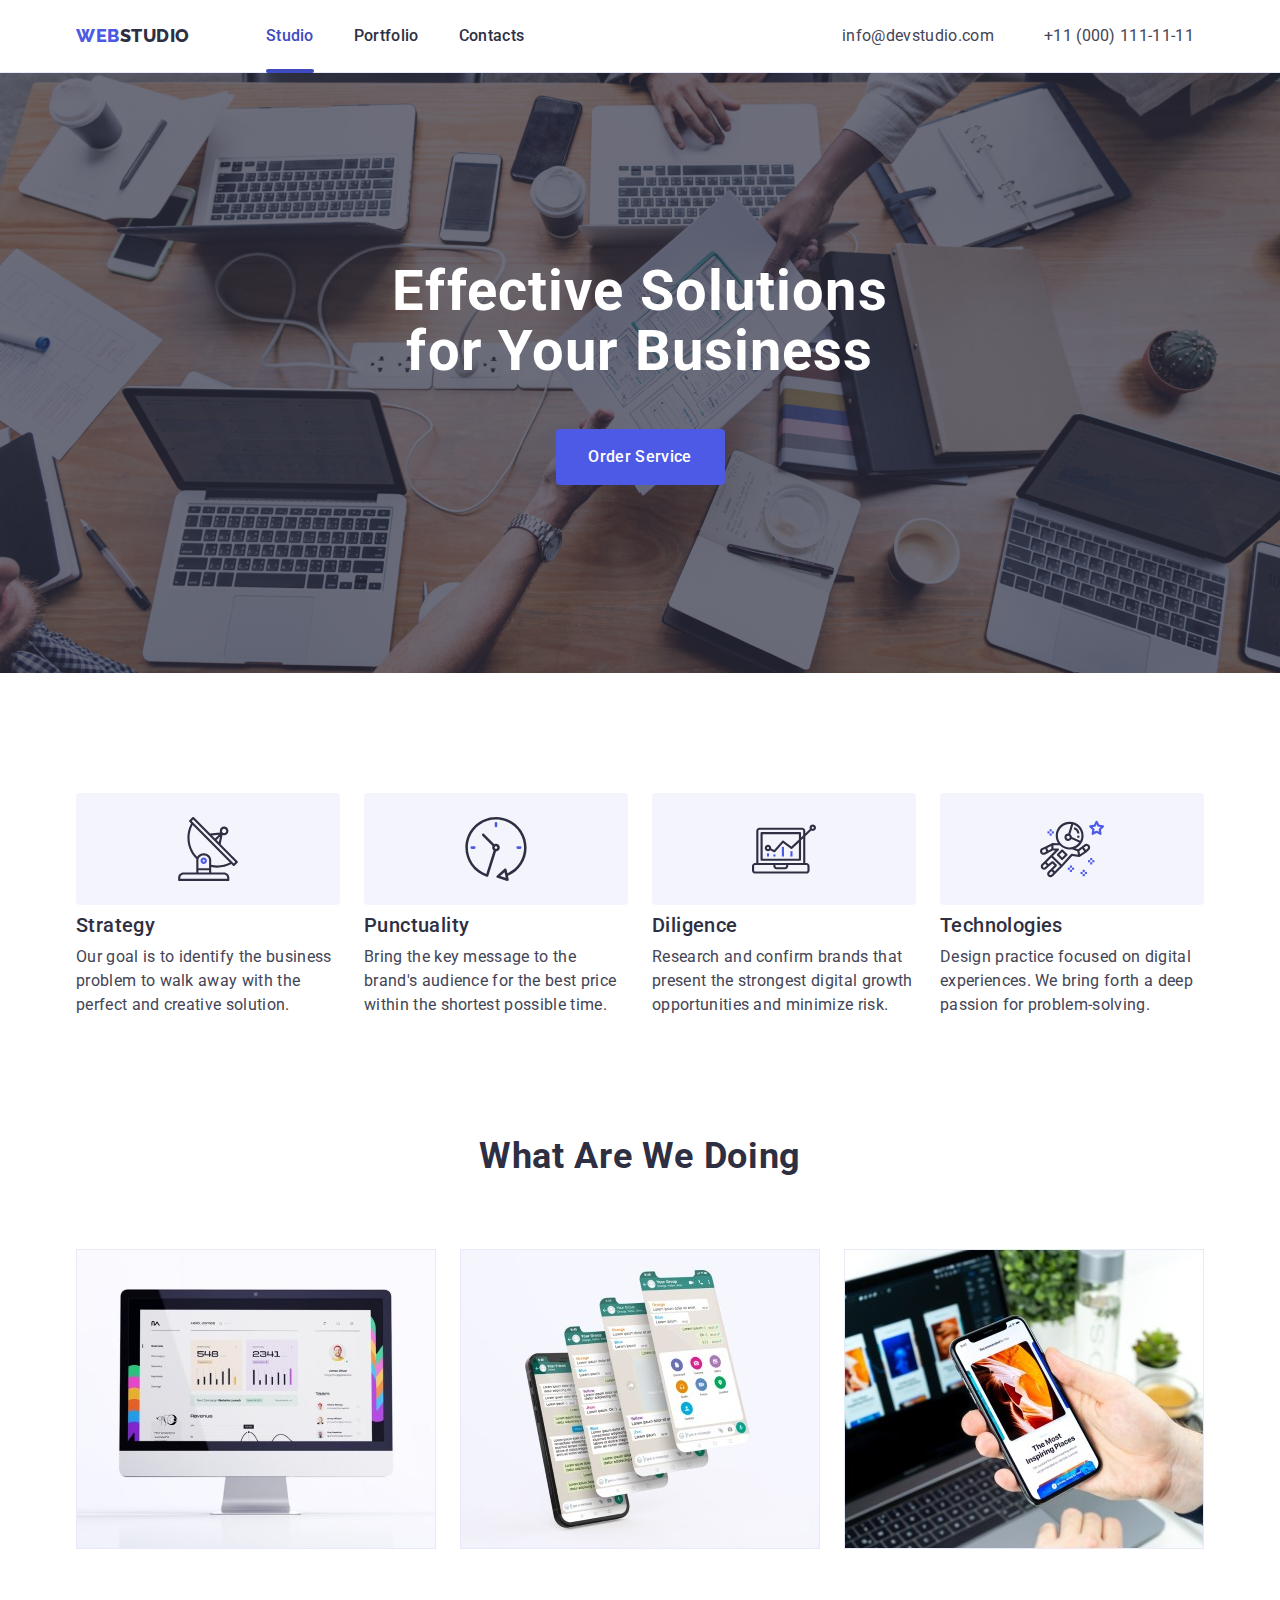
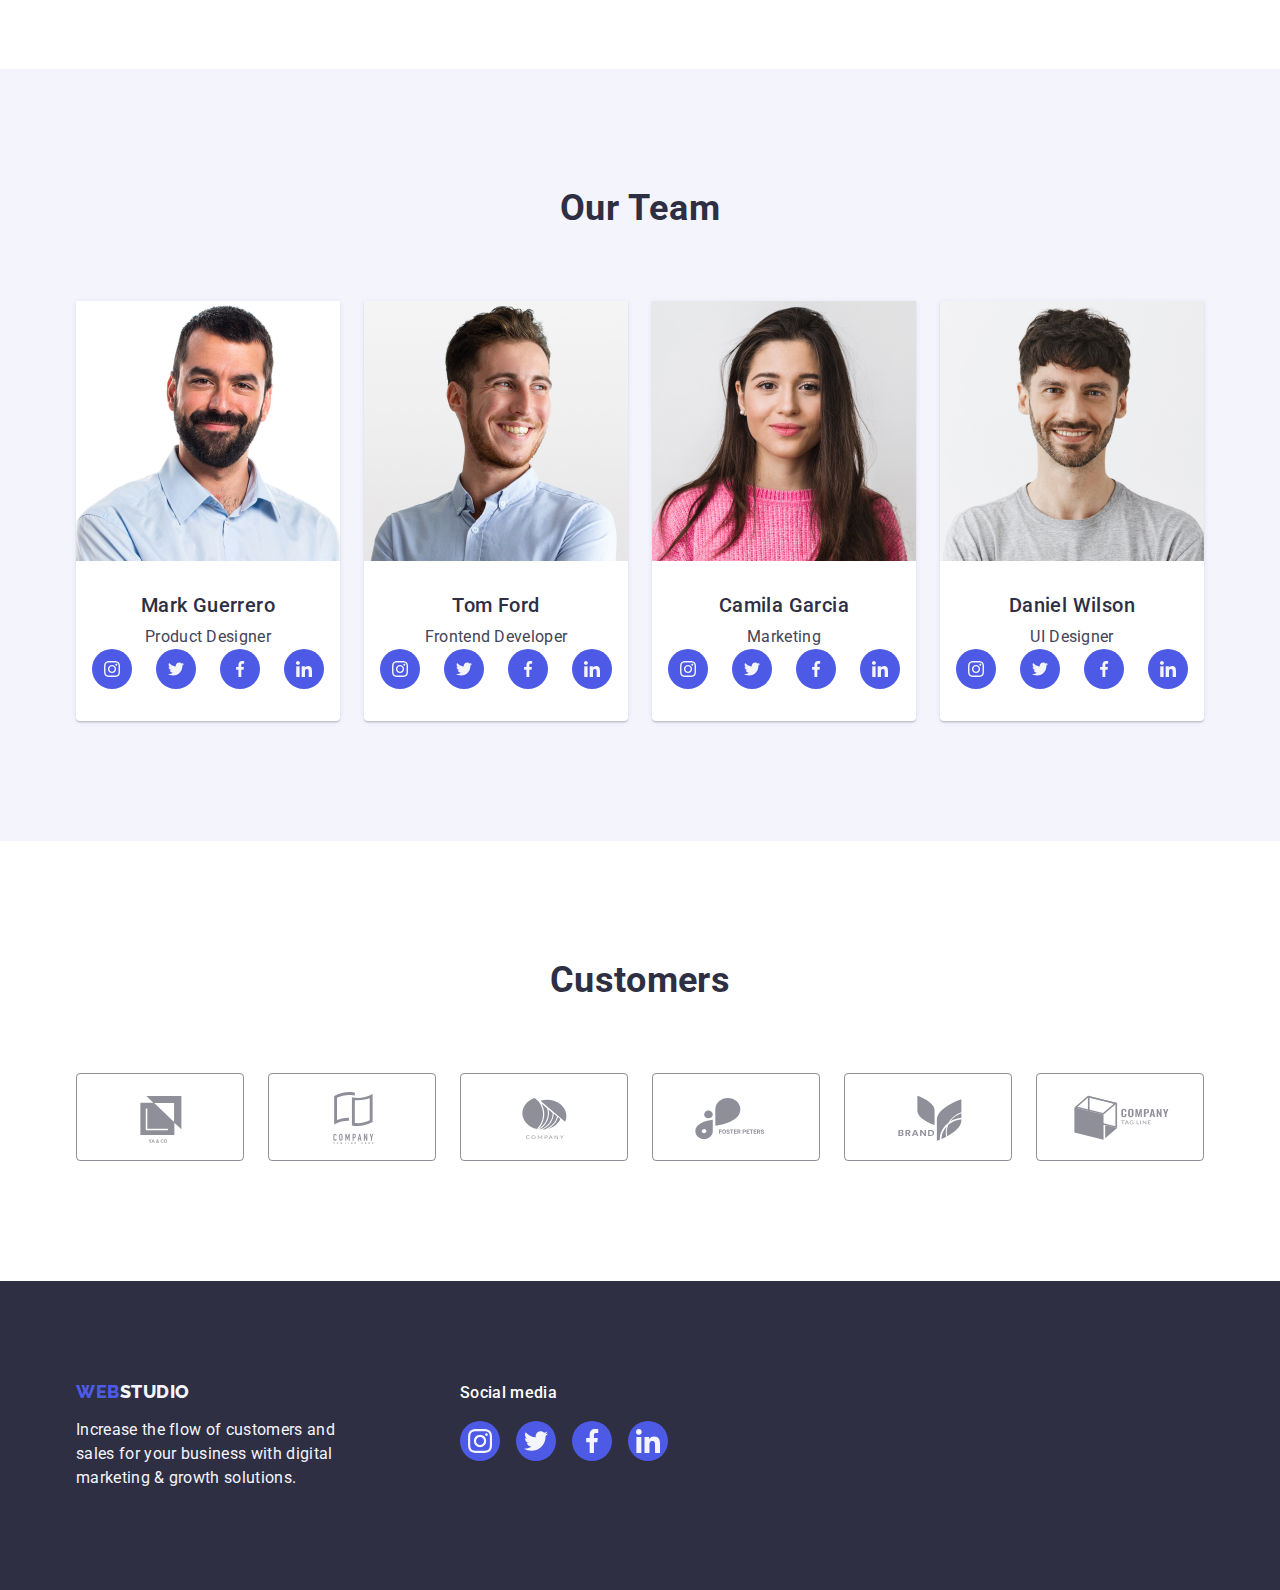
==== index.html @ c79df3f8 "Initial commit" ====
<!DOCTYPE html>
<html lang="en">

<head>
    <meta charset="UTF-8">
    <meta name="viewport" content="width=device-width, initial-scale=1.0">
    <meta name="description" content="Effective Solutions for Your Business" />
    <title>WebStudio</title>
    <link rel="preconnect" href="https://fonts.googleapis.com">
    <link rel="preconnect" href="https://fonts.gstatic.com" crossorigin>
    <link
        href="https://fonts.googleapis.com/css2?family=Raleway:wght@800&family=Roboto:wght@400;500;700;900&display=swap"
        rel="stylesheet">
    <link href="https://cdn.jsdelivr.net/npm/modern-normalize@2.0.0/modern-normalize.min.css" rel="stylesheet">
    <link rel="stylesheet" href="./css/styles.css" />
</head>


<body class="page">
    <!-- Header section -->
    <header class="header" id="header">
        <div class="container header-conteiner">
            <nav class="header-nav">
                <a class="header-logo link" href="./index.html">Web<span class="studio">Studio</span>
                </a>
                <ul class="header-list">
                    <li class="hd-link">
                        <a class="header-link nav-link active-link link" href="./index.html">Studio</a>
                    </li>
                    <li class="hd-link">
                        <a class="header-link nav-link link" href="./portfolio.html">Portfolio</a>
                    </li>
                    <li class="hd-link">
                        <a class="header-link nav-link link" href="">Contacts</a>
                    </li>
                </ul>
            </nav>
            <address class="address">
                <ul class="header-networks">
                    <li class="header-networks-item">
                        <a class="header-networks-link" href="info@devstudio.com">info@devstudio.com</a>
                    </li>
                    <li class="header-networks-item">
                        <a class="header-networks-link" href="tel:+110001111111">+11 (000) 111-11-11</a>
                    </li>
                </ul>
            </address>
            </div>
    </header>
    <!-- Main block -->
    <main class="main">
        <!-- Hero section -->
        <section class="hero" id="section">
            <div class="container">
                <h1 class="hero-title">
                    Effective Solutions for Your Business
                </h1>
                
                    <button class="btn accent-btn" type="button" data-modal-open>Order Service</button>
                    
            </div>
        </section>
        <!--Advantages section-->
        <section class="section advantages">
            <div class="container">
                <h2 class="visually-hidden">WebStudio</h2>
                <ul class="advantages-list">
                    <li class="advantages-item">
                        <div class="advantages-icon-box">
                        <svg class="advantages-item-icon" width="64" height="64">
                            <use href="./images/icons.svg#icon-antenna"></use>
                        </svg>
                        </div>
                        <h3 class="advantages-item-title">Strategy</h3>
                        <p class="advantages-text">Our goal is to identify the business problem to walk away with the perfect and creative
                            solution.</p>
                    </li>
                    <li class="advantages-item">
                        <div class="advantages-icon-box">
                        <svg class="advantages-item-icon" width="64" height="64">
                            <use href="./images/icons.svg#icon-clock"></use>
                        </svg>
                        </div>
                        <h3 class="advantages-item-title">Punctuality</h3>
                        <p class="advantages-text">Bring the key message to the brand's audience for the best price within the shortest
                            possible time.</p>
                    </li>
                    <li class="advantages-item">
                        <div class="advantages-icon-box">
                        <svg class="advantages-item-icon" width="64" height="64">
                            <use href="./images/icons.svg#icon-diagram"></use>
                        </svg>
                        </div>
                        <h3 class="advantages-item-title">Diligence</h3>
                        <p class="advantages-text">Research and confirm brands that present the strongest digital growth opportunities and
                            minimize risk.</p>
                    </li>
                    <li class="advantages-item">
                        <div class="advantages-icon-box">
                        <svg class="advantages-item-icon" width="64" height="64">
                            <use href="./images/icons.svg#icon-astronaut"></use>
                        </svg>
                        </div>
                        <h3 class="advantages-item-title">Technologies</h3>
                        <p class="advantages-text">Design practice focused on digital experiences. We bring forth a deep passion for
                            problem-solving.</p>
                    </li>
                    </ul>
                    </div>
                    </section>
        <!--What are we doing section-->
        <section class="doing section">
            <div class="container">
                <h2 class="doing-title title">What are we doing</h2>
                <ul class="doing-list">
                    <li class="doing-item">
                        <img class="doing-img" src="./images/section-2/img-1.jpg" alt="Сomputer graphics image" width="360"
                            height="300">
                    </li>
                    <li class="doing-item">
                        <img class="doing-img" src="./images/section-2/img-2.jpg" alt="Communication" width="360" height="300">
                    </li>
                    <li class="doing-item">
                        <img class="doing-img" src="./images/section-2/img-3.jpg" alt="The most inspiring place" width="360"
                            height="300">
                    </li>
                </ul>
                </div>
                </section>
        
        <!--Our team section-->
        <section class="section-team">
            <div class="container">
                <h2 class="team-title">Our Team</h2>
                <ul class="team-list list">
                    <li class="team-item">
                        <img class="team-member-img" src="./images/section-3/img-1.jpg" alt="Photo of a specialist" width="264"
                            height="260">
                            <div class="team-member-text">
                        <h3 class="team-member-name">Mark Guerrero</h3>
                        <p class="team-text">Product Designer</p>
                        <ul class="social-networks-list">
                            <li class="social-networks-item">
                                <a class="social-networks-link" href="" aria-label="instagram">
                                    <svg class="team-item-icon" width="16" height="16">
                                        <use href="./images/icons.svg#icon-instagram"></use>
                                    </svg>
                                </a>
                            </li>
                            <li class="social-networks-item">
                                <a class="social-networks-link" href="" aria-label="twitter">
                                    <svg class="team-item-icon" width="16" height="16">
                                        <use href="./images/icons.svg#icon-twitter"></use>
                                    </svg>
                                </a>
                            </li>
                            <li class="social-networks-item">
                                <a class="social-networks-link" href="" aria-label="facebook">
                                    <svg class="team-item-icon" width="16" height="16">
                                        <use href="./images/icons.svg#icon-facebook"></use>
                                    </svg>
                                </a>
                            </li>
                            <li class="social-networks-item">
                                <a class="social-networks-link" href="" aria-label="linkedin">
                                <svg class="team-item-icon" width="16" height="16">
                                    <use href="./images/icons.svg#icon-linkedin"></use>
                                </svg>
                                </a>
                            </li>
                        </ul>
                        </div>
                        </li>
            <li class="team-item">
                    <img class="team-member-img" src="./images/section-3/img-2.jpg" alt="Photo of a specialist" width="264"
                        height="260">
                        <div class="team-member-text">
                    <h3 class="team-member-name">Tom Ford</h3>
                    <p class="team-text">Frontend Developer</p>
                    <ul class="social-networks-list">
                        <li class="social-networks-item">
                            <a class="social-networks-link" href="" aria-label="instagram">
                                <svg class="team-item-icon" width="16" height="16">
                                    <use href="./images/icons.svg#icon-instagram"></use>
                                </svg>
                            </a>
                        </li>
                        <li class="social-networks-item">
                            <a class="social-networks-link" href="" aria-label="twitter">
                                <svg class="team-item-icon" width="16" height="16">
                                    <use href="./images/icons.svg#icon-twitter"></use>
                                </svg>
                            </a>
                        </li>
                        <li class="social-networks-item">
                            <a class="social-networks-link" href="" aria-label="facebook">
                                <svg class="team-item-icon" width="16" height="16">
                                    <use href="./images/icons.svg#icon-facebook"></use>
                                </svg>
                            </a>
                        </li>
                        <li class="social-networks-item">
                            <a class="social-networks-link" href="" aria-label="linkedin">
                                <svg class="team-item-icon" width="16" height="16">
                                    <use href="./images/icons.svg#icon-linkedin"></use>
                                </svg>
                            </a>
                        </li>
                    </ul>
                    </div>
                    </li>
            <li class="team-item">
                    <img class="team-member-img" src="./images/section-3/img-3.jpg" alt="Photo of a specialist" width="264"
                        height="260">
                        <div class="team-member-text">
                    <h3 class="team-member-name">Camila Garcia</h3>
                    <p class="team-text">Marketing</p>
                <ul class="social-networks-list">
                    <li class="social-networks-item">
                        <a class="social-networks-link" href="" aria-label="instagram">
                            <svg class="team-item-icon" width="16" height="16">
                                <use href="./images/icons.svg#icon-instagram"></use>
                            </svg>
                        </a>
                    </li>
                    <li class="social-networks-item">
                        <a class="social-networks-link" href="" aria-label="twitter">
                            <svg class="team-item-icon" width="16" height="16">
                                <use href="./images/icons.svg#icon-twitter"></use>
                            </svg>
                        </a>
                    </li>
                    <li class="social-networks-item">
                        <a class="social-networks-link" href="" aria-label="facebook">
                            <svg class="team-item-icon" width="16" height="16">
                                <use href="./images/icons.svg#icon-facebook"></use>
                            </svg>
                        </a>
                    </li>
                    <li class="social-networks-item">
                        <a class="social-networks-link" href="" aria-label="linkedin">
                            <svg class="team-item-icon" width="16" height="16">
                                <use href="./images/icons.svg#icon-linkedin"></use>
                            </svg>
                        </a>
                    </li>
                </ul>
                </div>
                </li>
            <li class="team-item">
                <img class="team-member-img" src="./images/section-3/img-4.jpg" alt="Photo of a specialist" width="264"
                    height="260">
                    <div class="team-member-text">
                <h3 class="team-member-name">Daniel Wilson</h3>
                <p class="team-text">UI Designer</p>
                <ul class="social-networks-list">
                    <li class="social-networks-item">
                        <a class="social-networks-link" href="" aria-label="instagram">
                            <svg class="team-item-icon" width="16" height="16">
                                <use href="./images/icons.svg#icon-instagram"></use>
                            </svg>
                        </a>
                    </li>
                    <li class="social-networks-item">
                        <a class="social-networks-link" href="" aria-label="twitter">
                            <svg class="team-item-icon" width="16" height="16">
                                <use href="./images/icons.svg#icon-twitter"></use>
                            </svg>
                        </a>
                    </li>
                    <li class="social-networks-item">
                        <a class="social-networks-link" href="" aria-label="facebook">
                            <svg class="team-item-icon" width="16" height="16">
                                <use href="./images/icons.svg#icon-facebook"></use>
                            </svg>
                        </a>
                    </li>
                    <li class="social-networks-item">
                        <a class="social-networks-link" href="" aria-label="linkedin">
                            <svg class="team-item-icon" width="16" height="16">
                                <use href="./images/icons.svg#icon-linkedin"></use>
                            </svg>
                        </a>
                    </li>
                </ul>
                </div>
                </li>
            </ul>

            </div>

        </section>

        <section class="clients-section">
            <div class="container">
                <h2 class="clients-text">Customers</h2>
                <ul class="clients-list">
                    <li class="clients-item">
                        <a href="" class="clients-link" >
                            <svg class="clients-icon" width="104" height="56">
                            <use href="./images/icons.svg#icon-logo"  ></use>
                            </svg>
                        </a>

                    </li>
                    <li class="clients-item">
                        <a href="" class="clients-link">
                            <svg class="clients-icon" width="104" height="56">
                            <use href="./images/icons.svg#icon-logo-1"></use>
                            </svg>
                        </a>
                    </li>
                    <li class="clients-item">
                        <a href="" class="clients-link" >
                            <svg class="clients-icon" width="104" height="56">
                            <use href="./images/icons.svg#icon-logo-2"></use>
                            </svg>
                        </a>
                    </li>
                    <li class="clients-item">
                        <a href="" class="clients-link" >
                            <svg class="clients-icon" width="104" height="56">
                            <use href="./images/icons.svg#icon-logo-3"></use>
                            </svg>
                        </a>
                    </li>
                    <li class="clients-item">
                        <a href="" class="clients-link" >
                            <svg class="clients-icon" width="104" height="56">
                            <use href="./images/icons.svg#icon-logo-4"></use>
                            </svg>
                        </a>
                    </li>
                    <li class="clients-item">
                        <a href="" class="clients-link" >
                            <svg class="clients-icon" width="104" height="56">
                            <use href="./images/icons.svg#icon-logo-5"></use>
                            </svg>
                        </a>
                    </li>
                </ul>
            </div>
        </section>
        
        </main>
        
        <!--Footer section-->
<footer class="footer">
    <div class="footer-container container">
        <div class="footer-info">
            <a href="./index.html" class="footer-logo link">Web<span class="footer-span">Studio</span></a>
            <p class="footer-text">
                Increase the flow of customers and sales for your business with
                digital marketing &amp; growth solutions.
            </p>
        </div>
        <div class="footer-social">
            <p class="footer-social-title">Social media</p>
            <ul class="footer-social-list list">
                <li class="footer-social-item">
                    <a href="" class="footer-social-link link"><svg class="footer-social-logo" width="24" height="24">
                            <use href="./images/icons.svg#icon-instagram"></use>
                        </svg></a>
                </li>
                <li class="footer-social-item">
                    <a href="" class="footer-social-link link"><svg class="footer-social-logo" width="24" height="24">
                            <use href="./images/icons.svg#icon-twitter"></use>
                        </svg></a>
                </li>
                <li class="footer-social-item">
                    <a href="" class="footer-social-link link"><svg class="footer-social-logo" width="24" height="24">
                            <use href="./images/icons.svg#icon-facebook"></use>
                        </svg></a>
                </li>
                <li class="footer-social-item">
                    <a href="" class="footer-social-link link"><svg class="footer-social-logo" width="24" height="24">
                            <use href="./images/icons.svg#icon-linkedin"></use>
                        </svg></a>
                </li>
            </ul>
        </div>
    </div>
</footer>

        <div class="backdrop is-hidden" data-modal>
            <div class="modal">
                <button class="modal-btn" type="button" data-modal-close>
                    <svg class="modal-icon" width="8" height="8">
                        <use href="./images/icons.svg#icon-close-black"></use>
                    </svg>
                </button>
            </div>
        </div>
        
        <script src="./js/modal.js"></script>
        </body>
        
        </html>
---- css/styles.css ----
:root {
    --main-color: #FFFFFF;
}
/**
  |============================
  | Common styles
  |============================
*/
.page {
    font-family: "Roboto", sans-serif;
    color: #434455;
    background-color: var(--main-color);
    letter-spacing: 0.02em;
    
}
/* Reset */

h1,
h2,
h3,
h4,
h5,
h6,
p {
    margin: 0;
}

img {
    display: block;
}

ul,
ol {
    list-style: none;
    margin: 0;
    padding: 0;
}

a {
    text-decoration: none;
}

/* Base styles */
.container {
    width: 1158px;
    top: 72px;
}


/**
  |============================
  | Header styles
  |============================
*/
.hd-link{
    color: #404bbf;
    transition:color 250ms cubic-bezier(0.4, 0, 0.2, 1);
}
.header {
        
        border-bottom: 1px solid #e7e9fc;
        background-color: white;
        box-shadow:0px 2px 1px rgba(46, 47, 66, 0.08),
            0px 1px 1px rgba(46, 47, 66, 0.16),
            0px 1px 6px rgba(46, 47, 66, 0.08);
    }

.container {
    
    align-items: center;
    width: 1158px;
    margin: 0 auto;
    padding: 0 15px;
}
.header-conteiner{
    display: flex;
}
.header-nav {

        display: flex;
            align-items: center;

}

.header-logo {
    color: #4D5AE5;
    font-family: "Raleway", sans-serif;
    font-size: 18px;
    font-weight: 800;
    line-height: 1.17em;
    letter-spacing: 0.03em;
    text-transform: uppercase;
    text-decoration: none;
    padding: 24px 0;
    margin-right: 76px;

    
}

.studio {
color: #2E2F42;
    font-family: "Raleway", sans-serif;
    font-size: 18px;
    font-weight: 800;
    line-height: 1.17em;
    letter-spacing: 0.03em;
    text-transform: uppercase;
padding: 24px 0;

}



.header-list {
    display: flex;
    gap: 40px;
}

.address {
    font-style: normal;
    
    margin-left: auto;
}


.header-link {
    color: var(--navyblue, #2E2F42);
    padding: 24px 0;
    font-family: Roboto;
        font-size: 16px;
        font-style: normal;
        font-weight: 500;
        line-height: 24px;
        letter-spacing: 0.32px;
        display: block;
            padding-top: 24px;
            padding-bottom: 24px;
        
            color: #404bbf;
            transition:color 250ms cubic-bezier(0.4, 0, 0.2, 1);

}

.header-link:active,
.header-link:hover,
.header-link:focus {
    color: #404BBF;
}
.active-link {
    color: #404BBF;
}
.active-link::after {
    content: '';
        position: absolute;
        left: 0;
        bottom: -1px;
        display: block;
        width: 100%;
        height: 4px;
        border-radius: 2px;
        background-color: #404BBF;
}
.nav-link {
    position: relative;
}
.header-networks {
    display: flex;
    gap: 40px;
}



.link {
    text-decoration: none;
}

.list {
    list-style: none;
}

.nav-link {
    font-weight: 500;
    font-size: 16px;
    line-height: 1.5;
    letter-spacing: 0.02em;
    text-decoration: none;
    color: #2e2f42;
}


.active-link {
    color: #404BBF;
}

.active-link::after {
    content: '';
    position: absolute;
    left: 0;
    bottom: -1px;
    display: block;
    width: 100%;
    height: 4px;
    border-radius: 2px;
    background-color: #404BBF;
}

.header-networks-item {
    color: #434455;
        font-family: Roboto, sans-serif;
        font-size: 16px;
        font-weight: 400;
        line-height: 24px;
        letter-spacing: 0.02em;
        text-align: left;
        text-decoration: none;
        margin-right: 10px;
        transition:color 250ms cubic-bezier(0.4, 0, 0.2, 1);
}

.header-networks-link {
    color: #434455;
       
        font-size: 16px;
        
        line-height: 24px;
        letter-spacing: 0.02em;
        
    
        flex-direction: row;
        padding: 24px 0;
        transition:color 250ms cubic-bezier(0.4, 0, 0.2, 1);
}
                        
.header-networks-link:hover {
    color: #404BBF;
}
.header-networks-link:focus {
    color: #4D5AE5;
}

/**
  |============================
  | Hero styles
  |============================
*/
.hero {
    max-width: 1440px;
    background-image: linear-gradient(rgba(46, 47, 66, 0.7),
                rgba(46, 47, 66, 0.7)), url(../images/hero/people-office.jpg);
                background-repeat: no-repeat;
    background-size: cover;
    background-position: center;
    margin: 0 auto;
    background-color: #2e2f42;
    padding: 188px 0;

    
    
}

.container {
    max-width: 1200px;
    margin: 0 auto;
    padding: 0 15px;
}

.hero-controls {
    text-align: center;
}

.btn {
    font-family: Roboto, sans-serif;
    display: block;
    min-width: 169px;
    height: 56px;
    border: none;
    background-color: #4d5ae5;
    border-radius: 4px;
    cursor: pointer;
    color: #ffffff;
    margin: 0 auto;
    font-style: normal;
        font-weight: 500;
        line-height: 24px;
        letter-spacing: 0.32px;
        transition:background-color 250ms cubic-bezier(0.4, 0, 0.2, 1);
}

.btn.accent-btn {
    background-color: #4d5ae5;
}

.btn:hover,
.btn:focus {
    opacity: 0.8;
}

.hero-title {
    color: #ffffff;
    font-family: Roboto;
    font-size: 56px;
    font-weight: 700;
    line-height: 60px;
    
    text-align: center;
    max-width: 496px;
    margin-bottom: 48px;
    margin-left: auto;
    margin-right: auto;
    text-align: center;
        letter-spacing: 1.12px;
}

/**
  |============================
  | Advantages styles
  |============================
*/

.advantages {
    padding: 120px 0;
}
.advantages-icon-box {
    display: flex;
    align-items: center;
    justify-content: center;
    gap: 24px;

    height: 112px;
    background-color: #F4F4FD;
    border-radius: 4px;
    margin-bottom: 8px;
}

.advantages-list {
    display: flex;
        gap: 24px;
}

.advantages-item {
    width: calc((100% - 72px) / 4);
}

.advantages-item-title {
    color: #2E2F42;
        font-family: Roboto;
        font-size: 20px;
        font-weight: 500;
        line-height: 24px;
        letter-spacing: 0.02em;
        margin-bottom: 8px;
}

.advantages-text {
    color: #434455;
        font-family: Roboto;
        font-size: 16px;
        font-weight: 400;
        line-height: 24px;
        letter-spacing: 0.02em;
        text-align: left;
}

/**
  |============================
  | Doing styles
  |============================
*/

.doing {
    padding-bottom: 120px;
}

.doing-title {
    color: #2E2F42;
        font-family: Roboto;
        font-size: 36px;
        font-weight: 700;
        line-height: 1.11;
        letter-spacing: 0.02em;
        text-align: center;
        text-transform: capitalize;
        
}

.title {margin-bottom: 72px;}

.doing-list {
    display: flex;
        gap: 24px;
}

.doing-item {
    width: calc((100% - 48px) / 3);
}

.doing-img {}
/**
  |============================
  | Team styles
  |============================
*/


.section-team {
    background-color: #F4F4FD;
    padding: 120px 0;
}

.team-title {
    font-size: 36px;
        line-height: 1.11;
        text-align: center;
        letter-spacing: 0.02em;
        text-transform: capitalize;
        color: #2e2f42;
        margin-bottom: 72px;
}

.team-list {
    display: flex;
        gap: 24px;

}

.team-item {
    background-color: #FFFFFF;
        list-style: none;
        width: calc((100% - 72px) / 4);
        border-radius: 0px 0px 4px 4px;
        box-shadow:0px 1px 6px rgba(46, 47, 66, 0.08),
            0px 1px 1px rgba(46, 47, 66, 0.16),
            0px 2px 1px rgba(46, 47, 66, 0.08);
}

.team-member-text {
    text-align: center;
    margin-top: 0;
    padding: 32px 0;
}

.team-member-img {
    
}

.team-member-name {
    font-weight: 500;
    font-size: 20px;
    line-height: 1.2;
    letter-spacing: 0.02em;
    color: #2e2f42;
        text-align: center;
            margin-bottom: 8px;
}

.team-text {
    
    font-size: 16px;
        line-height: 1.5;
        letter-spacing: 0.02em;
        color: #434455;
        text-align: center;
}
.team-item-icon{
    fill: #F4F4FD;
}

.social-networks-item{
    width: 40px;
        height: 40px;
        gap: 24px;
}
.social-networks-list {
    display: flex;
        justify-content: center;
        gap: 24px;
        transition: background-color 250ms cubic-bezier(0.4, 0, 0.2, 1);
   
        width: 100%;
        height: 100%;
    
    
}
.social-networks-link{
    transition: background-color 250ms cubic-bezier(0.4, 0, 0.2, 1);
        width: 100%;
        height: 100%;
        background-color: #4D5AE5;
        border-radius: 50%;
        display: flex;
        align-items: center;
        justify-content: center;
}
.social-networks-link:active,
.social-networks-link:hover,
.social-networks-link:focus {
    background-color: #404BBF;
}


/* Footer */



.footer {
    background-color: #2E2F42;
    padding: 100px 0;
}

.footer-container {
    display: flex;
    align-items: baseline;
}

.footer-info {
    margin-right: 120px;
}

.footer-social-title {
    font-weight: 500;
    font-size: 16px;
    letter-spacing: 0.02em;
    line-height: 1.5;
    color: #ffffff;
    margin-bottom: 16px;
}

.footer-social-list {
    display: flex;
    gap: 16px;
}

.footer-social-logo {
    fill: #f4f4fd;
}

.footer-social-item {
    width: 40px;
    height: 40px;
}

.footer-social-link {
    display: flex;
    justify-content: center;
    align-items: center;
    width: 100%;
    height: 100%;
    border-radius: 50%;
    background-color: #4d5ae5;
    transition: background-color 250ms cubic-bezier(0.4, 0, 0.2, 1);
}

.footer-social-link:hover,
.footer-social-link:focus {
    background-color: #31d0aa;
}

.footer-logo {
    margin-bottom: 16px;
    font-family: "Raleway", sans-serif;
    font-weight: 800;
    font-size: 18px;
    line-height: 1.17;
    letter-spacing: 0.03em;
    text-transform: uppercase;
    color: #4D5AE5;
    display: inline-block;
}

.footer-span {
    color: #F4F4FD;
}

.footer-text {
    line-height: 1.5;
    color: #F4F4FD;
    letter-spacing: 0.02em;
    max-width: 264px;
}
/**
  |============================
  |Portfolio styles
  |============================
*/
.link-pt:hover .overlay-decription,
.link-pt:focus .overlay-decription{
    display: block;
    transform: translateY(0%);
}
.link-pt {
    display: block;
    transform: border-color 250ms cubic-bezier(0.4, 0, 0.2, 1),
        color 250ms cubic-bezier(0.4, 0, 0.2, 1);
        box-shadow: 0px 1px 6px rgba(46, 47, 66, 0.08),
            0px 1px 1px rgba(46, 47, 66, 0.16),
            0px 2px 1px rgba(46, 47, 66, 0.08);
            transition: box-shadow 250ms cubic-bezier(0.4, 0, 0.2, 1);
}



.main-portfolio {
    
}

.container {
   
}

.section-main {
    padding: 96px 0 120px 0;
}

.visually-hidden {
    position: absolute;
    width: 1px;
    height: 1px;
    margin: -1px;
    border: 0;
    padding: 0;
    white-space: nowrap;
    clip-path: inset(100%);
    clip: rect(0 0 0 0);
    overflow: hidden;
}

.services-list {
display: flex;
    justify-content: center;
    gap: 24px;
    margin-bottom: 72px;
    
}

.li-btn .portfolio-btn:hover,
.li-btn .portfolio-btn:focus {
    box-shadow: 0px 3px 1px rgba(0, 0, 0, 0.1), 0px 2px 1px rgba(0, 0, 0, 0.08), 0px 2px 2px rgba(0, 0, 0, 0.12);
    transition: color 250ms cubic-bezier(0.4, 0, 0.2, 1), background-color 250ms cubic-bezier(0.4, 0, 0.2, 1), border-color 250ms cubic-bezier(0.4, 0, 0.2, 1), box-shadow 250ms cubic-bezier(0.4, 0, 0.2, 1);
}


.services-item {
    
    width: calc((100% - 48px) / 3);
    transition: box-shadow 250ms cubic-bezier(0.4, 0, 0.2, 1);
}




.services-item-container {
    padding: 32px 16px;
    border: 1px solid #e7e9fc;
    border-top: none;
    
    
}
.services-item .link:hover,
.services-item .link:focus {
    transform: translateY(0%);
    display: block;
    box-shadow: 0px 1px 6px rgba(46, 47, 66, 0.08), 0px 1px 1px rgba(46, 47, 66, 0.16), 0px 2px 1px rgba(46, 47, 66, 0.08);
}
.services-item-title {
    color:#2E2F42;
    margin-bottom: 8px;
    font-family: Roboto;
        font-size: 20px;
        font-style: normal;
        font-weight: 500;
        line-height: 24px;
        letter-spacing: 0.4px;
}
.services-text{
    color: var(--slate, #434455);
    font-family: Roboto;
        font-size: 16px;
        font-style: normal;
        font-weight: 400;
        line-height: 24px;
        letter-spacing: 0.32px;
}
.portfolio-btn {
    padding: 12px 24px;
        border: 1px solid #e7e9fc;
        border-radius: 4px;
        font-family: "Roboto", sans-serif;
        font-weight: 500;
        font-size: 16px;
        line-height: 1.5;
        letter-spacing: 0.04em;
        color: #4D5AE5;
        background-color: #F4F4FD;
        transition: color 250ms cubic-bezier(0.4, 0, 0.2, 1),
            background-color 250ms cubic-bezier(0.4, 0, 0.2, 1),
            border-color 250ms cubic-bezier(0.4, 0, 0.2, 1),
            box-shadow 250ms cubic-bezier(0.4, 0, 0.2, 1);
     
}
.portfolio-btn:focus{
    border: 1px solid transparent;
}
.portfolio-btn:hover{
    background: #404BBF;
        color: #FFF;
        text-align: center;
        border: 1px solid transparent;
}
.portfolio-btn:focus {
    background: #404BBF;
        color: #FFF;
        text-align: center;
}
.portfolio-wrapper {
    position: relative;
    overflow: hidden;
}

.services-list-ul {
    display: flex;
    flex-wrap: wrap;
    column-gap: 24px;
    row-gap: 48px;
    
    
}
.overlay {


    padding: 40px 32px;
        transition: transform 250ms cubic-bezier(0.4, 0, 0.2, 1);
        transform: translateY(100%);
        width: 100%;
        height: 100%;
        background-color: #4d5ae5;
        letter-spacing: 0.02em;
        line-height: 1.5;
        font-size: 16px;
        top: 0;
        position: absolute;
}

.services-item:hover .overlay {
    transform: translateY(0);
    transition-timing-function:cubic-bezier(0.4, 0, 0.2, 1);
    transition-duration: 250ms;
}

.overlay-decription {
    color:#F4F4FD ;
  
    
}
/**
  |============================
  |Customers
  |============================
*/


.clients-section{
padding-top: 120px;
    padding-bottom: 120px;
}
.clients-list {
    display: flex;
    justify-content: center;
    gap: 24px;
}
.clients-text{
    display: flex;
    justify-content: center;
    font-size: 36px;
    line-height: 1.11;
    color: #2e2f42;
    margin-bottom: 72px;

}
.clients-item {
    width: calc((100% - 120px) / 6);
    height:88px;

}

.clients-link {
    display: flex;
    justify-content: center;
    align-items: center;
    color: #8e8f99;
    width: 168px;
    height: 88px;
width: 100%;
height: 100%;
    border: 1px solid #8e8f99;
        border-radius: 4px;
        flex-shrink: 0;
        transition:border-color 250ms cubic-bezier(0.4, 0, 0.2, 1),
            color 250ms cubic-bezier(0.4, 0, 0.2, 1);
        
}
.clients-icon {
    fill: currentColor;
}
.clients-link:hover{
    color: #404bbf;
    border-color: #404bbf;
}
.clients-link:focus{
    border-color: #404bbf;
    color: #404bbf;
    
}
.clients-link:hover .clients-icon {
    color: #404bbf;;
}

/**
  |============================
  | Modal window
  |============================
*/
.backdrop {
    position: fixed;
    top: 0;
    left: 0;
    width: 100%;
    height: 100%;
    background-color: rgba(46, 47, 66, 0.4);
    transition: opacity 250ms cubic-bezier(0.4, 0, 0.2, 1),
        visibility 250ms cubic-bezier(0.4, 0, 0.2, 1);
}


.is-hidden {
opacity: 0;
    visibility: hidden;
    pointer-events: none;
}

.modal {
    position: absolute;
        top: 50%;
        left: 50%;
        transform: translate(-50%, -50%) scale(1);
        width: 408px;
        min-height: 584px;
        background: #fcfcfc;
        box-shadow: 0px 1px 1px rgba(0, 0, 0, 0.14), 0px 1px 3px rgba(0, 0, 0, 0.12),
            0px 2px 1px rgba(0, 0, 0, 0.2);
        border-radius: 4px;
        transition: transform 250ms cubic-bezier(0.4, 0, 0.2, 1);
        
        
}

.backdrop.is-hidden .modal {
    opacity: 0;
    transform: translateX(-50%) translateY(-70%);
}

.modal-btn {
    position: absolute;
        top: 24px;
        right: 24px;
        width: 24px;
        height: 24px;
        background: #E7E9FC;
        border: 1px solid rgba(0, 0, 0, 0.1);
        border-radius: 50%;
        display: flex;
        
        align-items: center;
        justify-content: center;
        margin-left: auto;
        cursor: pointer;
        padding: 0;
        transition: background-color 250ms cubic-bezier(0.4, 0, 0.2, 1), border 250ms cubic-bezier(0.4, 0, 0.2, 1);
        
}

.modal-btn:hover,
.modal-btn:focus {
    background-color: #404BBF;
    border: none;
    fill: #ffffff;
}
.modal-icon{
    transition: fill 250ms cubic-bezier(0.4, 0, 0.2, 1);
}
.modal-icon:hover,
.modal-icon:focus {
    fill: #ffffff;
}
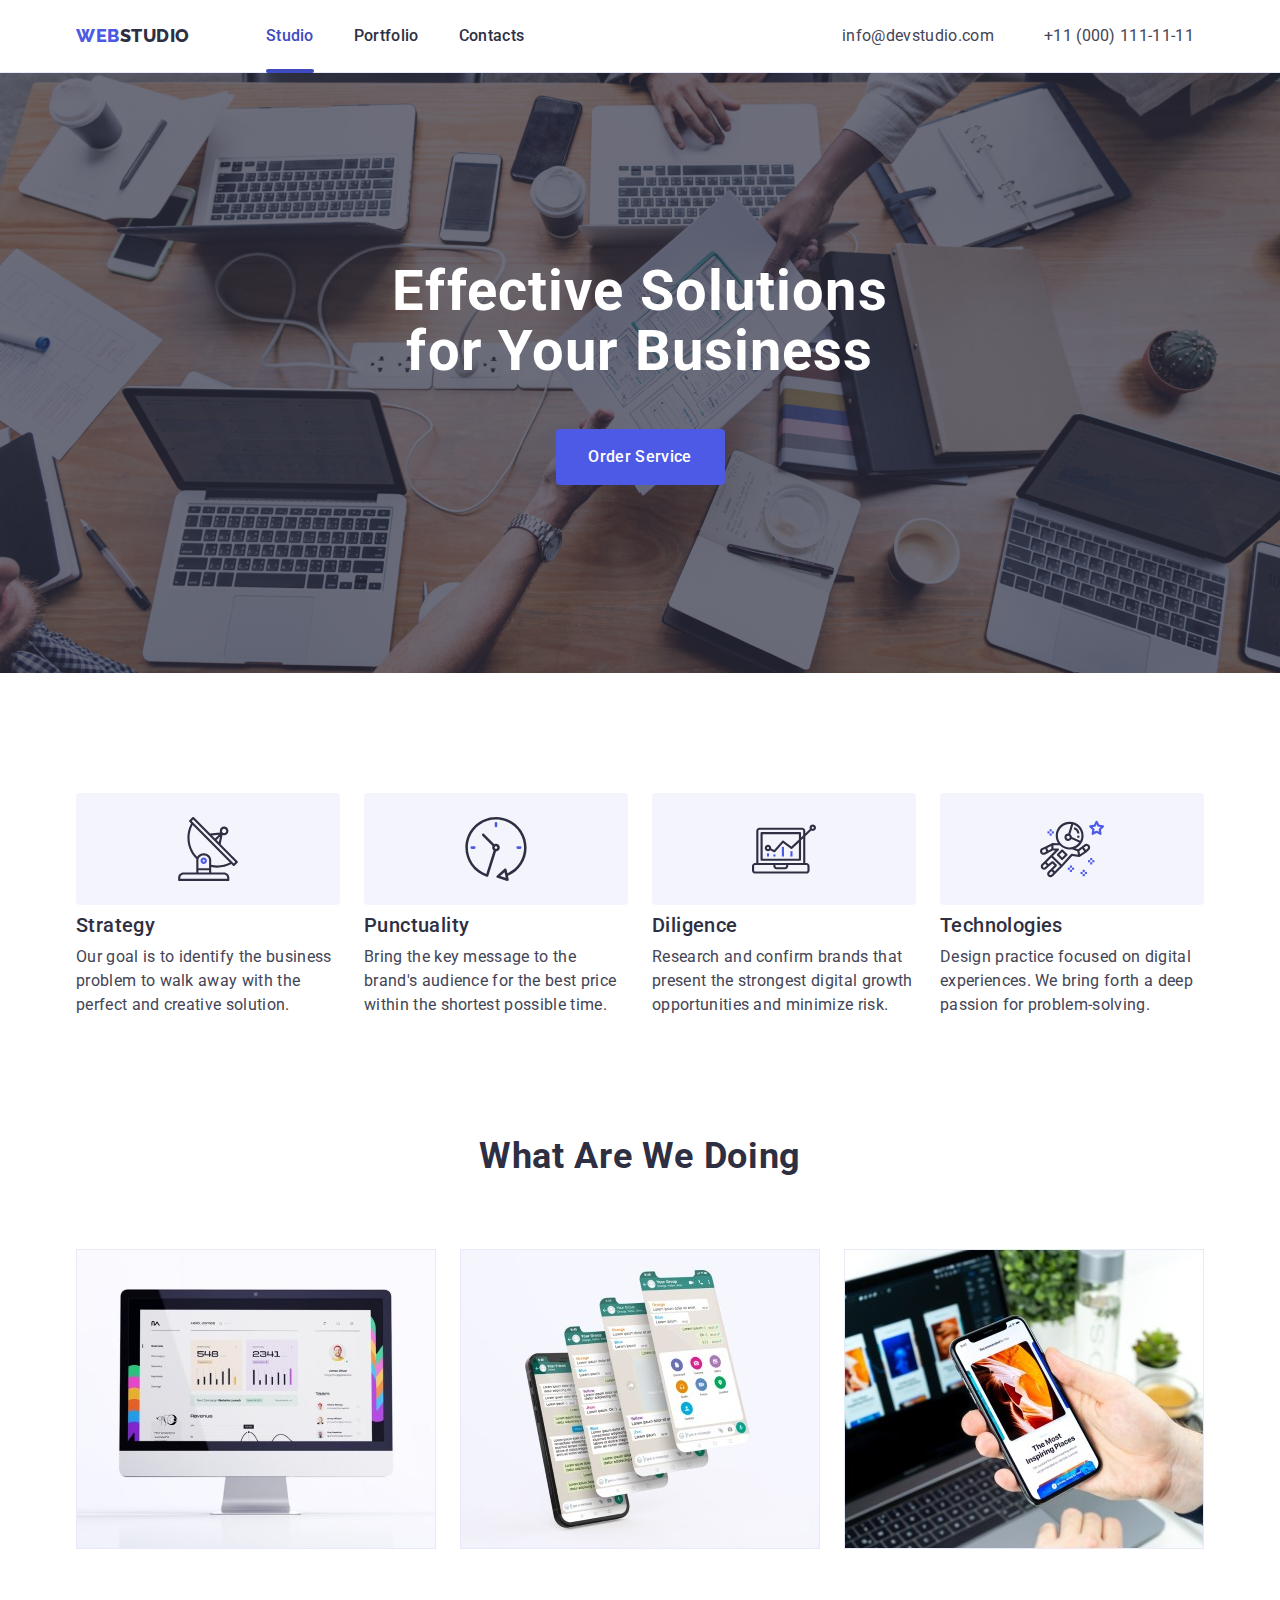
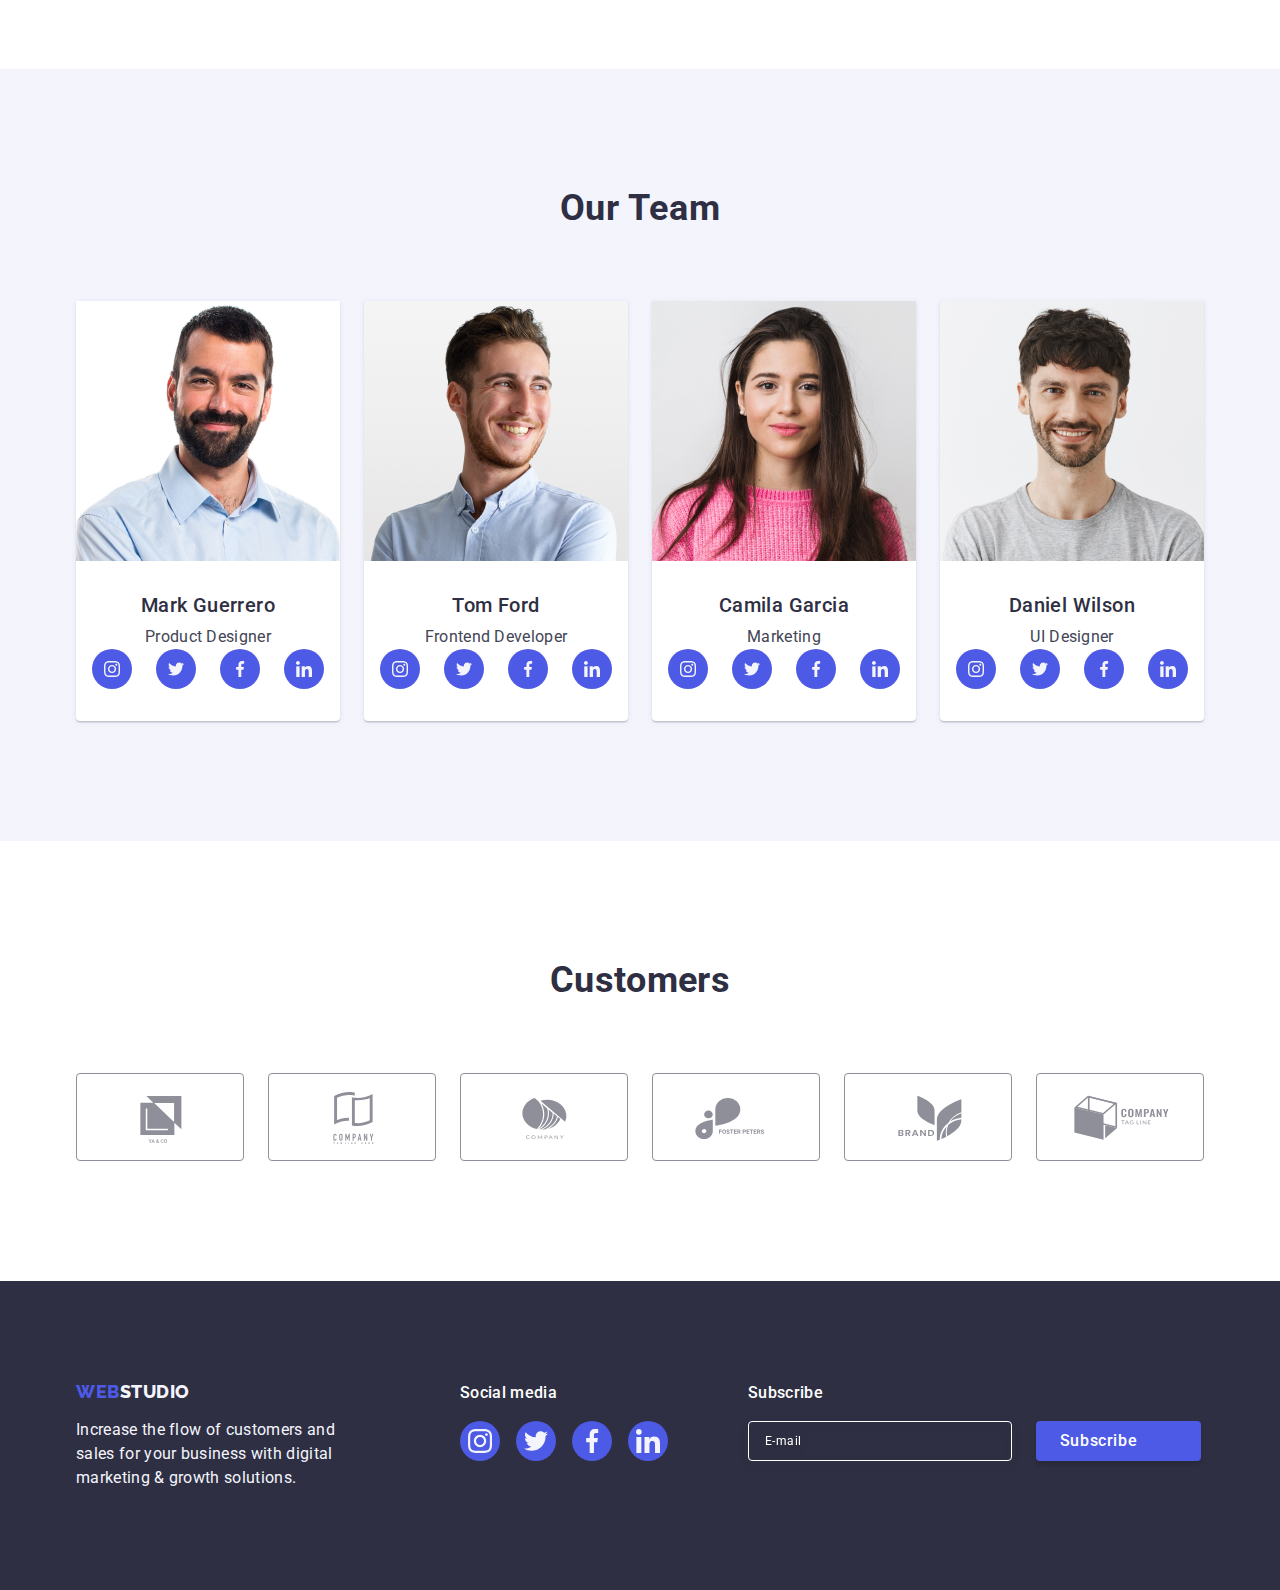
==== commit 072c180d: "hw5" ====
--- a/index.html
+++ b/index.html
@@ -379,9 +379,23 @@
                 </li>
             </ul>
         </div>
+        <div class="ftr-form-sect">
+            <p class="ftr-form-title">Subscribe</p>
+            <form class="ftr-form">
+                <label class="ftr-label">
+                    <input class="ftr-input" type="email" name="user-email" placeholder="E-mail" />
+                </label>
+                <button class="ftr-form-btn" type="submit">Subscribe
+                    <svg class="ftr-modal-icon" width="24" height="24">
+                        <use href="./images/icons.svg#icon-plane"></use>
+                    </svg>
+                </button>
+            </form>
+        </div>
     </div>
 </footer>
 
+<!--modal section-->
         <div class="backdrop is-hidden" data-modal>
             <div class="modal">
                 <button class="modal-btn" type="button" data-modal-close>
@@ -389,6 +403,63 @@
                         <use href="./images/icons.svg#icon-close-black"></use>
                     </svg>
                 </button>
+                
+                <p class="form-title">Leave your contacts and we will call you back</p>
+                
+                <form class="form-modal" name="report-form" autocomplete="off">
+                
+                    <div class="form-unit">
+                        <label class="form-field" for="user-name">Name</label>
+                        <div class="box-form-input">
+                            <input class="form-input" type="text" name="user-name" id="user-name" autofocus />
+                            <svg class="form-icon" width="18" height="24">
+                                <use href="./images/icons.svg#icon-vector-1"></use>
+                            </svg>
+                        </div>
+                    </div>
+                
+                    <div class="form-unit">
+                        <label class="form-field" for="user-phone">Phone</label>
+                        <div class="box-form-input">
+                            <input class="form-input" type="text" name="user-phone" id="user-phone" />
+                            <svg class="form-icon" width="18" height="24">
+                                <use href="./images/icons.svg#icon-vector-2"></use>
+                            </svg>
+                        </div>
+                    </div>
+                
+                    <div class="form-unit">
+                        <label class="form-field" for="user-mail">Email</label>
+                        <div class="box-form-input">
+                            <input class="form-input" type="text" name="user-mail" id="user-mail" />
+                            <svg class="form-icon" width="18" height="24">
+                                <use href="./images/icons.svg#icon-vector-3"></use>
+                            </svg>
+                        </div>
+                    </div>
+                
+                    <div class="comm-form">
+                        <label class="form-field" for="user-comment">Comment</label>
+                        <textarea class="comm-form-input" name="user-comment" id="user-comment" placeholder="Text input"
+                            rows="5"></textarea>
+                    </div>
+                
+                    <div class="agreement-sect">
+                
+                        <input class="check-box visually-hidden" type="checkbox" name="user-privacy" value="true" id="user-privacy" />
+                
+                
+                        <label class="policy" for="user-privacy">
+                            <span class="custom-check-box">
+                                <svg class="checkbox-icon" width="10" height="8">
+                                    <use href="./images/icons.svg#icon-vector-4"></use>
+                                </svg>
+                            </span>I accept the terms and conditions of the <a class="policy-link" href="#">Privacy Policy</a>
+                        </label>
+                    </div>
+                
+                    <button class="form-button" type="submit">Send</button>
+                </form>
             </div>
         </div>
         
--- a/css/styles.css
+++ b/css/styles.css
@@ -577,6 +577,85 @@
     color: #F4F4FD;
     letter-spacing: 0.02em;
     max-width: 264px;
+}
+
+
+.ftr-form-sect {
+    display: flex;
+    flex-direction: column;
+    justify-content: start;
+    align-items: start;
+    margin-left: 80px;
+    width: 453px;
+}
+
+.ftr-form-title {
+    font-weight: 500;
+    font-size: 16px;
+    line-height: 1.5;
+    letter-spacing: 0.02em;
+    color: #FFFFFF;
+    margin-bottom: 16px;
+}
+
+.ftr-form {
+    display: flex;
+    justify-content: start;
+    align-items: start;
+    gap: 24px;
+}
+
+.ftr-label {
+    display: flex;
+    justify-content: center;
+    align-items: center;
+}
+
+.ftr-input {
+    padding: 8px 16px;
+    width: 264px;
+    height: 40px;
+    font-size: 12px;
+    line-height: 1.5;
+    letter-spacing: 0.04em;
+    border: 1px solid #FFFFFF;
+    border-radius: 4px;
+    background-color: transparent;
+    color: #FFFFFF;
+    filter: drop-shadow(0px 4px 4px rgba(0, 0, 0, 0.15));
+}
+
+.ftr-input::placeholder {
+    color: #FFFFFF;
+}
+
+.ftr-form-btn {
+    display: flex;
+    justify-content: center;
+    align-items: center;
+
+    min-width: 165px;
+    height: 40px;
+    border: none;
+    background-color: #4D5AE5;
+    font-weight: 500;
+    font-size: 16px;
+    line-height: 1.5;
+    letter-spacing: 0.04em;
+    color: #FFFFFF;
+    border-radius: 4px;
+    box-shadow: 0px 4px 4px rgba(0, 0, 0, 0.15);
+    cursor: pointer;
+    transition: background-color 250ms cubic-bezier(0.4, 0, 0.2, 1);
+}
+
+.ftr-form-btn:hover,
+.ftr-form-btn:focus {
+    background-color: #404BBF;
+}
+
+.ftr-modal-icon {
+    margin-left: 16px;
 }
 /**
   |============================
@@ -893,3 +972,191 @@
     fill: #ffffff;
 }
 
+
+.form-title {
+    display: flex;
+    justify-content: center;
+    align-items: center;
+    text-align: center;
+    font-weight: 500;
+    font-size: 16px;
+    line-height: 1.5;
+    letter-spacing: 0.02em;
+    color: #2E2F42;
+    margin-bottom: 16px;
+}
+
+.form-modal {
+    display: flex;
+    flex-direction: column;
+    justify-content: center;
+    align-items: center;
+    max-width: 360px;
+}
+
+
+.form-unit {
+    display: flex;
+    flex-direction: column;
+    font-size: 12px;
+    line-height: 1.17;
+    letter-spacing: 0.04em;
+    color: rgba(142, 143, 153, 1);
+    margin-bottom: 8px;
+}
+
+.form-field {
+    display: block;
+    flex-direction: column;
+    font-size: 12px;
+    line-height: 1.17;
+    letter-spacing: 0.04em;
+    color: rgba(142, 143, 153, 1);
+    margin-bottom: 4px;
+}
+
+.box-form-input{
+    position: relative;
+}
+
+.form-input {
+    display: flex;
+    justify-content: center;
+    align-items: center;
+    padding: 8px 38px;
+    font-size: 18px;
+    line-height: 1.17;
+    letter-spacing: 0.04em;
+    color: rgba(46, 47, 66, 0.4);
+    outline: transparent;
+    border: 1px solid rgba(46, 47, 66, 0.4);
+    border-radius: 4px;
+    width: 360px;
+    height: 40px;
+    transition: border-color 250ms cubic-bezier(0.4, 0, 0.2, 1);
+    background-color: transparent;
+}
+
+.form-input:focus {
+    border-color: rgba(77, 90, 229, 1);
+}
+
+.form-icon {
+    position: absolute;
+    left: 16px;
+    bottom: 8px;
+    fill: rgba(46, 47, 66, 1);
+    transition: fill 250ms cubic-bezier(0.4, 0, 0.2, 1);
+    top: 50%;
+    transform: translateY(-50%);
+}
+
+.form-input:focus+.form-icon {
+    fill: #4D5AE5;
+}
+
+.comm-form {
+    display: flex;
+    flex-direction: column;
+    font-size: 12px;
+    line-height: 1.17;
+    letter-spacing: 0.04em;
+    color: rgba(142, 143, 153, 1);
+    background-color: transparent;
+
+    margin-bottom: 16px;
+}
+
+.comm-form-input {
+    padding: 8px 16px;
+    font-size: 12px;
+    line-height: 1.17;
+    letter-spacing: 0.04em;
+    color: rgba(46, 47, 66, 0.4);
+    outline: transparent;
+    background-color: transparent;
+    border: 1px solid rgba(46, 47, 66, 0.4);
+    border-radius: 4px;
+    width: 360px;
+    height: 120px;
+    resize: none;
+    transition: border-color 250ms cubic-bezier(0.4, 0, 0.2, 1);
+}
+
+.comm-form-input:focus {
+    border-color: rgba(77, 90, 229, 1);
+}
+
+.comm-form-input::placeholder {
+    color: rgba(46, 47, 66, 0.4);
+    font-size: 12px;
+    line-height: 1.2;
+    letter-spacing: 0.04em;
+}
+
+.agreement-sect {
+    display: flex;
+    width: 360px;
+    margin-bottom: 24px;
+}
+
+.custom-check-box {
+    display: inline-flex;
+    justify-content: center;
+    align-items: center;
+    width: 16px;
+    height: 16px;
+    border: 1px solid rgba(46, 47, 66, 0.4);
+    border-radius: 2px;
+    margin-right: 8px;
+    fill: transparent;
+    transition: background-color 250ms cubic-bezier(0.4, 0, 0.2, 1), border 250ms cubic-bezier(0.4, 0, 0.2, 1), fill 250ms cubic-bezier(0.4, 0, 0.2, 1);
+}
+
+.check-box:checked+.policy .custom-check-box {
+    background-color: #404BBF;
+    border: none;
+    fill: #F4F4FD;
+}
+
+.policy {
+    font-size: 12px;
+    line-height: 1.17;
+    letter-spacing: 0.04em;
+    color: #8e8f99;
+    ;
+    user-select: none;
+}
+
+.policy-link {
+    font-size: 12px;
+    line-height: 1.33;
+    letter-spacing: 0.04em;
+    color: #4D5AE5;
+    text-decoration: underline;
+}
+
+
+.form-button {
+    display: block;
+    justify-content: center;
+    align-items: center;
+    min-width: 169px;
+    height: 56px;
+    border: none;
+    background-color: #4D5AE5;
+    font-weight: 500;
+    font-size: 16px;
+    line-height: 1.5;
+    letter-spacing: 0.04em;
+    color: #FFFFFF;
+    border-radius: 4px;
+    box-shadow: 0px 4px 4px rgba(0, 0, 0, 0.15);
+    cursor: pointer;
+    transition: background-color 250ms cubic-bezier(0.4, 0, 0.2, 1);
+}
+
+.form-button:hover,
+.form-button:focus {
+    background-color: #404BBF;
+}
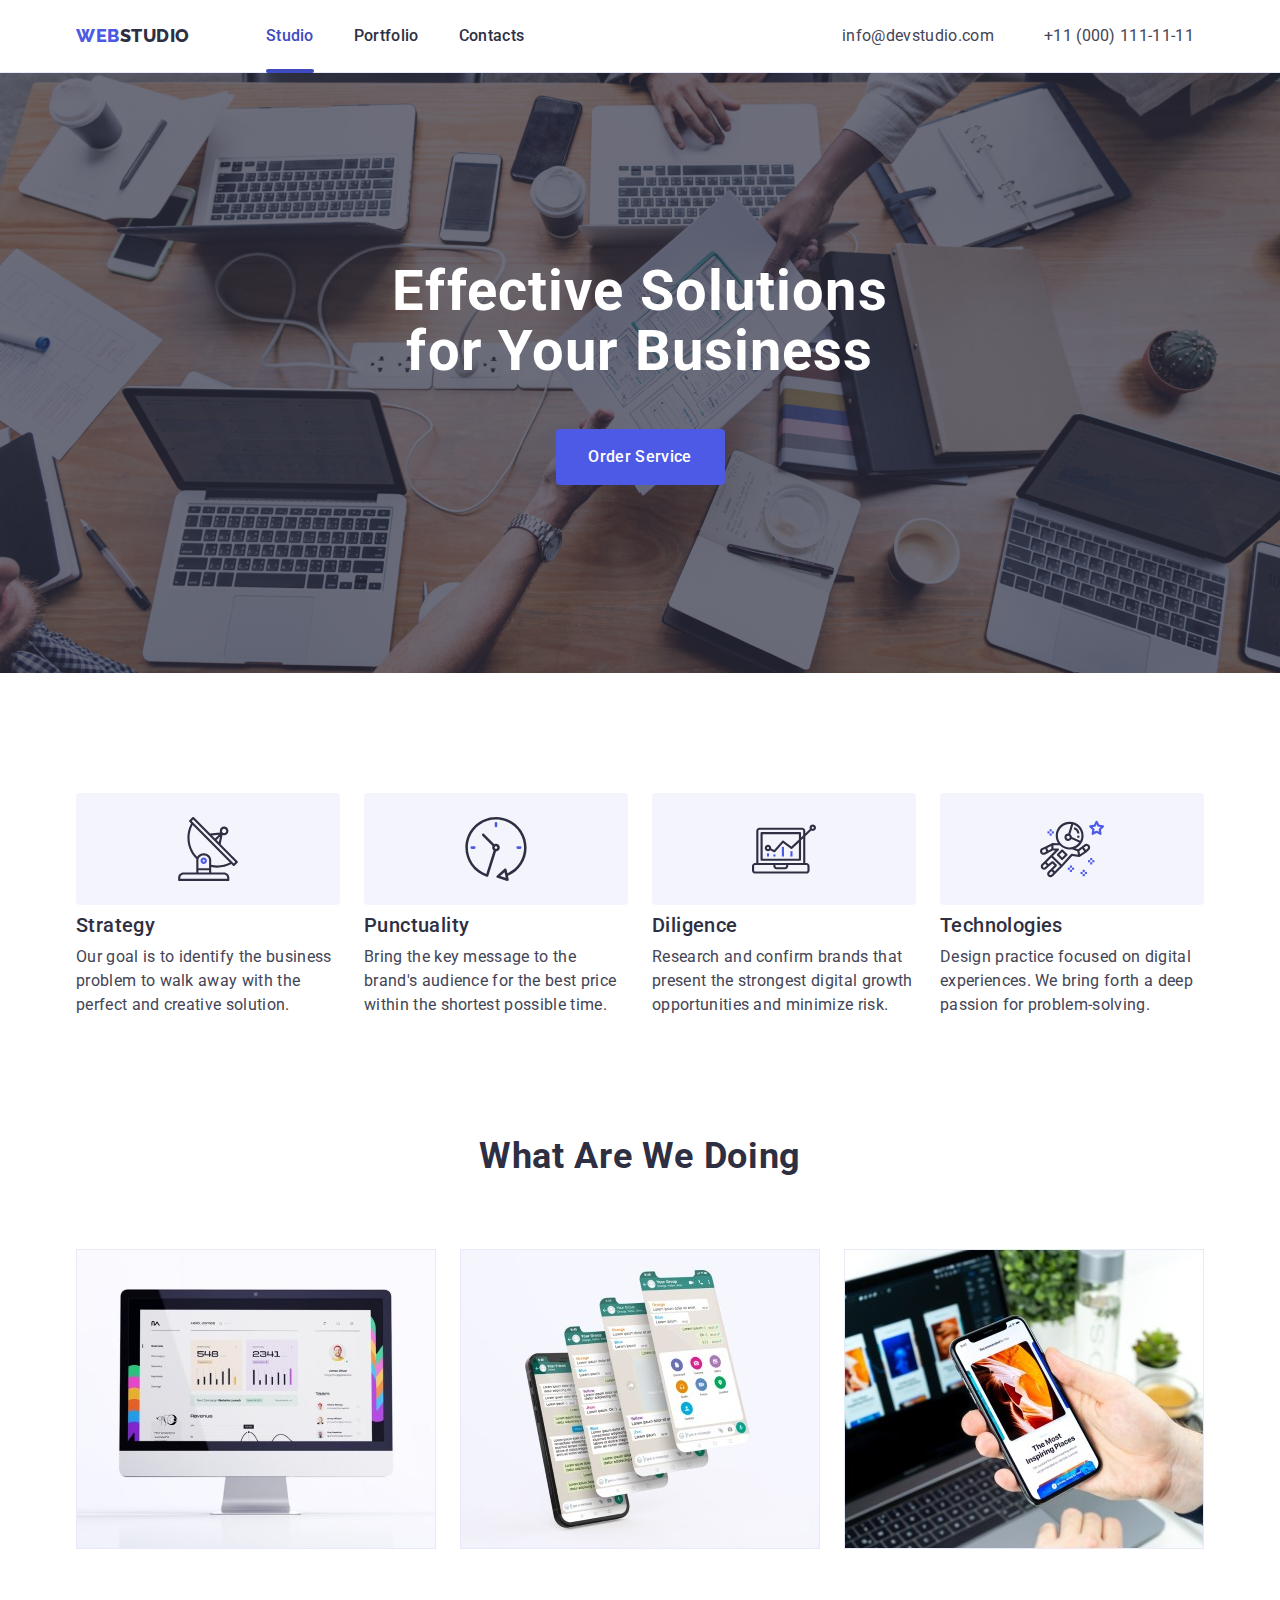
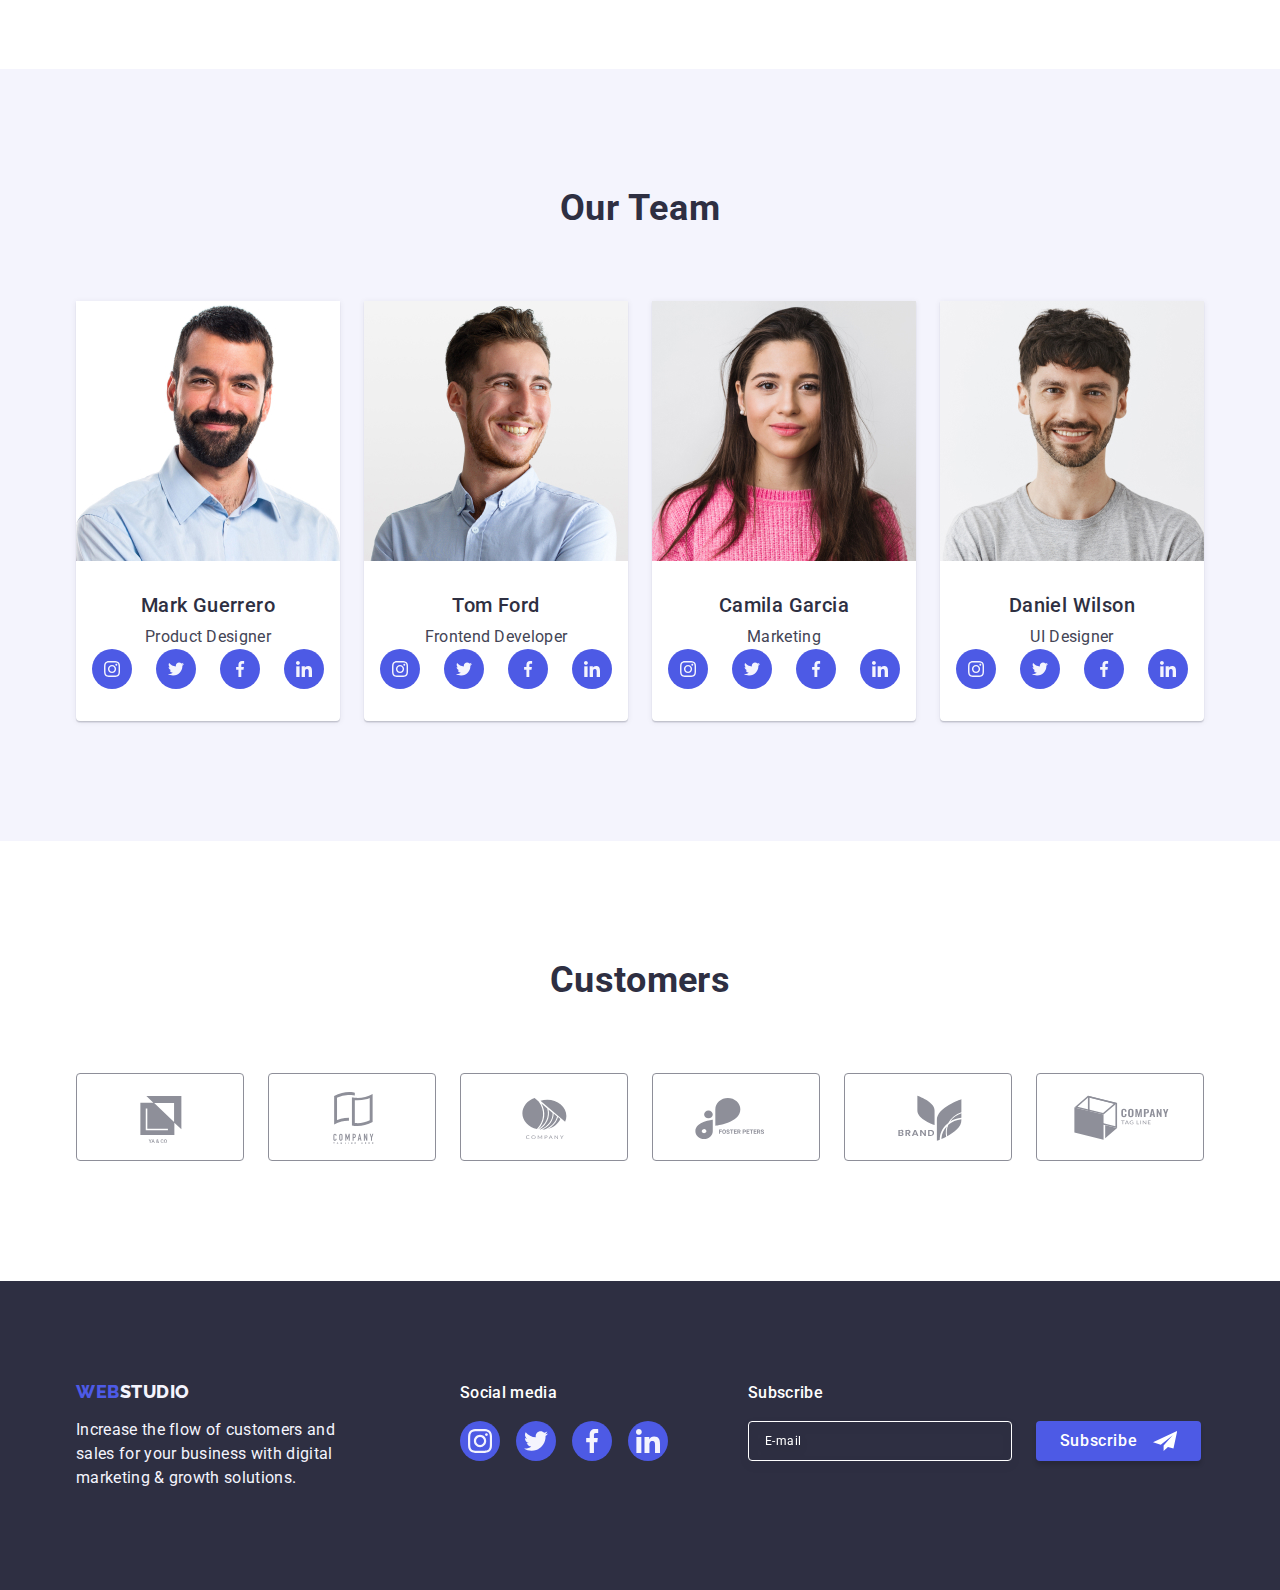
==== commit b1f0a59e: "/" ====
--- a/index.html
+++ b/index.html
@@ -387,7 +387,7 @@
                 </label>
                 <button class="ftr-form-btn" type="submit">Subscribe
                     <svg class="ftr-modal-icon" width="24" height="24">
-                        <use href="./images/icons.svg#icon-plane"></use>
+                        <use href="./images/icons.svg#icon-icon-send"></use>
                     </svg>
                 </button>
             </form>
@@ -403,7 +403,7 @@
                         <use href="./images/icons.svg#icon-close-black"></use>
                     </svg>
                 </button>
-                
+
                 <p class="form-title">Leave your contacts and we will call you back</p>
                 
                 <form class="form-modal" name="report-form" autocomplete="off">
--- a/css/styles.css
+++ b/css/styles.css
@@ -908,6 +908,7 @@
     background-color: rgba(46, 47, 66, 0.4);
     transition: opacity 250ms cubic-bezier(0.4, 0, 0.2, 1),
         visibility 250ms cubic-bezier(0.4, 0, 0.2, 1);
+    padding: 72px 24px 24px 24px;
 }
 
 
@@ -915,6 +916,8 @@
 opacity: 0;
     visibility: hidden;
     pointer-events: none;
+    
+    
 }
 
 .modal {
@@ -1003,6 +1006,7 @@
     letter-spacing: 0.04em;
     color: rgba(142, 143, 153, 1);
     margin-bottom: 8px;
+    
 }
 
 .form-field {
